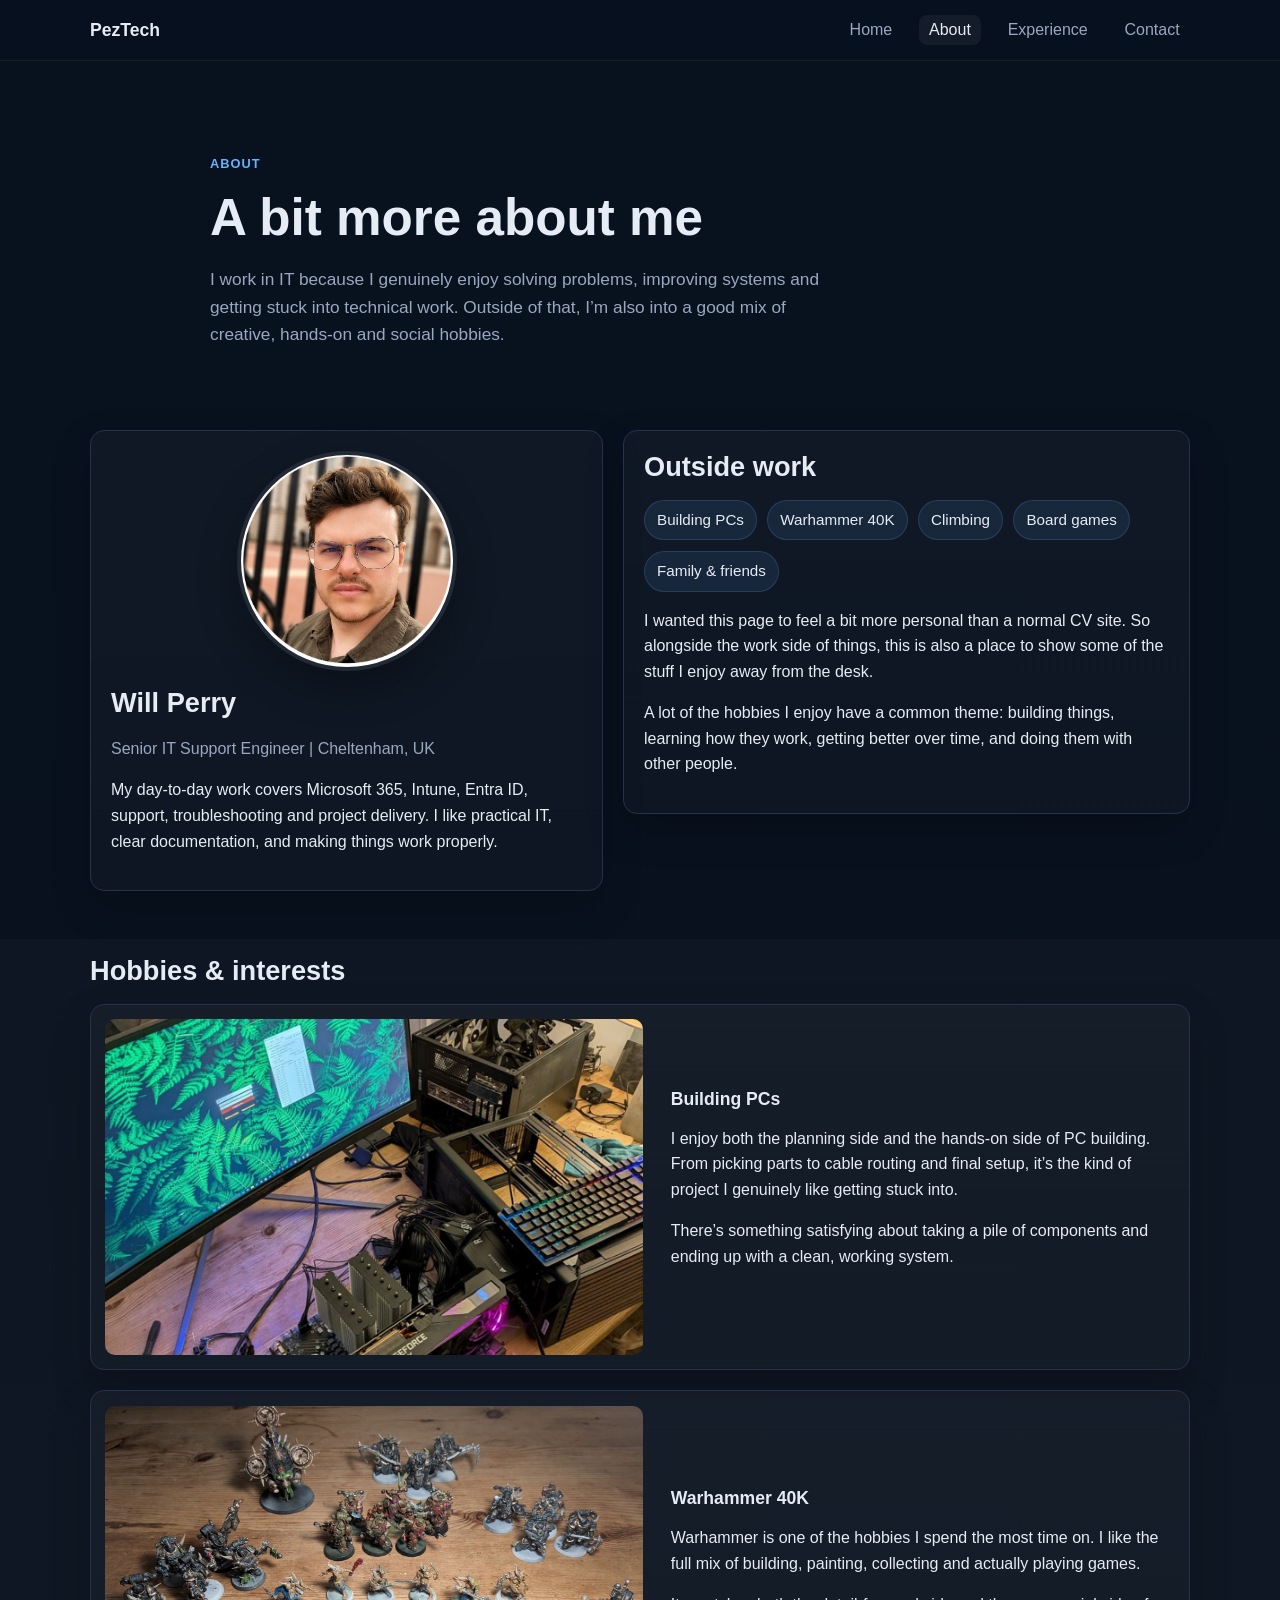
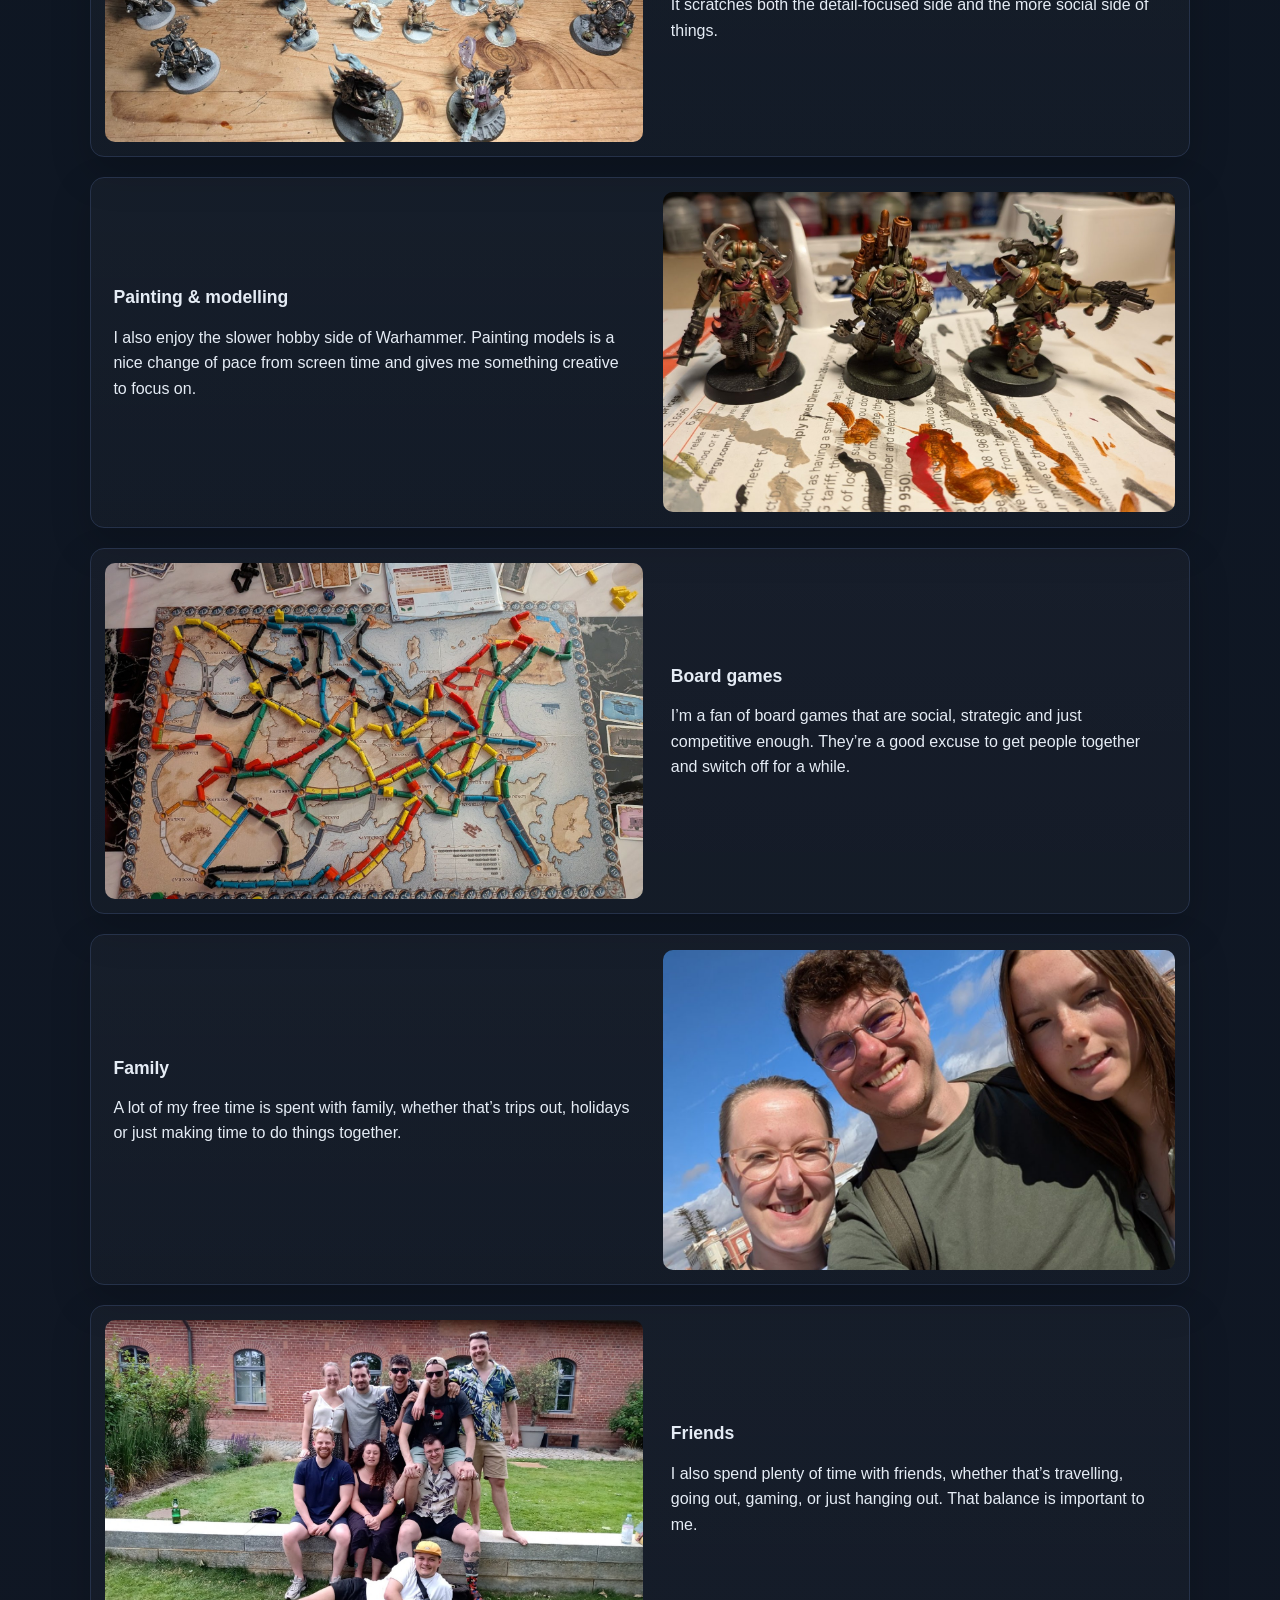
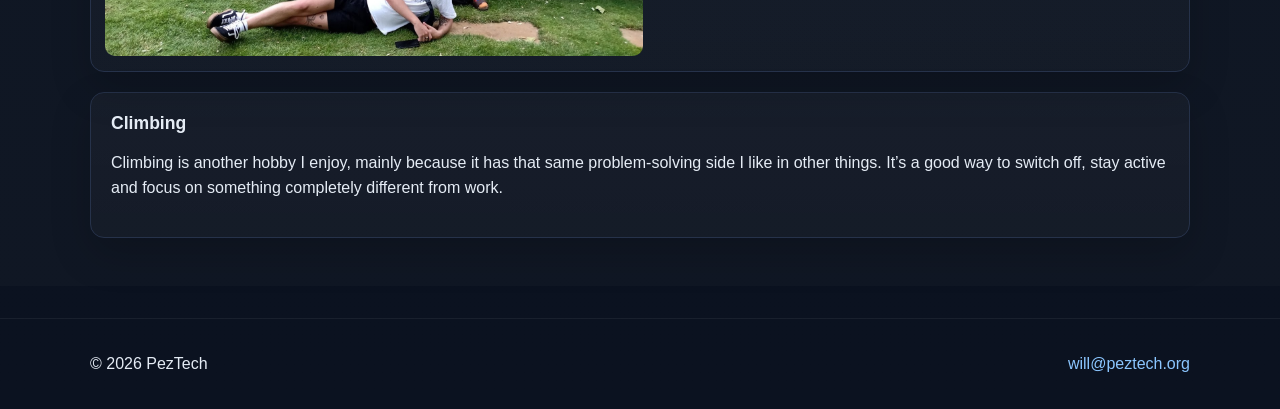
==== about.html @ ed93790b "Add files via upload" ====
<!DOCTYPE html>
<html lang="en">
<head>
  <meta charset="UTF-8" />
  <meta name="viewport" content="width=device-width, initial-scale=1.0" />
  <meta name="description" content="More about Will Perry at PezTech, including hobbies and interests outside work." />
  <title>PezTech | About</title>
  <link rel="stylesheet" href="styles.css" />
</head>
<body>
  <header class="site-header">
    <div class="container nav-wrap">
      <a class="brand" href="index.html">PezTech</a>
      <nav>
        <ul class="nav">
          <li><a href="index.html">Home</a></li>
          <li><a href="about.html" class="active">About</a></li>
          <li><a href="experience.html">Experience</a></li>
          <li><a href="contact.html">Contact</a></li>
        </ul>
      </nav>
    </div>
  </header>

  <main>
    <section class="page-header">
      <div class="container narrow">
        <p class="eyebrow">About</p>
        <h1>A bit more about me</h1>
        <p class="lead">
          I work in IT because I genuinely enjoy solving problems, improving systems and getting stuck into technical work.
          Outside of that, I’m also into a good mix of creative, hands-on and social hobbies.
        </p>
      </div>
    </section>

    <section class="section">
      <div class="container">
        <div class="grid about-layout">
          <div class="card">
            <img class="profile-photo profile-photo-large" src="profile.png" alt="Portrait of Will Perry" />
            <h2>Will Perry</h2>
            <p class="muted">Senior IT Support Engineer | Cheltenham, UK</p>
            <p>
              My day-to-day work covers Microsoft 365, Intune, Entra ID, support, troubleshooting and project delivery.
              I like practical IT, clear documentation, and making things work properly.
            </p>
          </div>

          <div class="card">
            <h2>Outside work</h2>
            <div class="hobby-list">
              <span class="tag">Building PCs</span>
              <span class="tag">Warhammer 40K</span>
              <span class="tag">Climbing</span>
              <span class="tag">Board games</span>
              <span class="tag">Family & friends</span>
            </div>
            <p>
              I wanted this page to feel a bit more personal than a normal CV site. So alongside the work side of things,
              this is also a place to show some of the stuff I enjoy away from the desk.
            </p>
            <p>
              A lot of the hobbies I enjoy have a common theme: building things, learning how they work,
              getting better over time, and doing them with other people.
            </p>
          </div>
        </div>
      </div>
    </section>

    <section class="section section-alt">
      <div class="container">
        <h2>Hobbies & interests</h2>
        <div class="grid feature-rows">
          <article class="card feature-row">
            <div class="feature-media">
              <img class="content-image feature-image" src="pc-build.jpg" alt="PC build in progress on a desk" />
            </div>
            <div class="feature-copy">
              <h3>Building PCs</h3>
              <p>
                I enjoy both the planning side and the hands-on side of PC building. From picking parts to cable routing
                and final setup, it’s the kind of project I genuinely like getting stuck into.
              </p>
              <p>
                There’s something satisfying about taking a pile of components and ending up with a clean, working system.
              </p>
            </div>
          </article>

          <article class="card feature-row">
            <div class="feature-media">
              <img class="content-image feature-image" src="deathguard-500pt.jpg" alt="Warhammer 40K army arranged on a table" />
            </div>
            <div class="feature-copy">
              <h3>Warhammer 40K</h3>
              <p>
                Warhammer is one of the hobbies I spend the most time on. I like the full mix of building, painting,
                collecting and actually playing games.
              </p>
              <p>
                It scratches both the detail-focused side and the more social side of things.
              </p>
            </div>
          </article>

          <article class="card feature-row feature-row-reverse">
            <div class="feature-media">
              <img class="content-image feature-image" src="plague-marines.jpg" alt="Painted Warhammer miniatures on a table" />
            </div>
            <div class="feature-copy">
              <h3>Painting & modelling</h3>
              <p>
                I also enjoy the slower hobby side of Warhammer. Painting models is a nice change of pace from screen time
                and gives me something creative to focus on.
              </p>
            </div>
          </article>

          <article class="card feature-row">
            <div class="feature-media">
              <img class="content-image feature-image" src="ticket-to-ride.jpg" alt="Board game set up on a table" />
            </div>
            <div class="feature-copy">
              <h3>Board games</h3>
              <p>
                I’m a fan of board games that are social, strategic and just competitive enough. They’re a good excuse
                to get people together and switch off for a while.
              </p>
            </div>
          </article>

          <article class="card feature-row feature-row-reverse">
            <div class="feature-media">
              <img class="content-image feature-image" src="family.jpg" alt="Photo with family outdoors on a sunny day" />
            </div>
            <div class="feature-copy">
              <h3>Family</h3>
              <p>
                A lot of my free time is spent with family, whether that’s trips out, holidays or just making time to do things together.
              </p>
            </div>
          </article>

          <article class="card feature-row">
            <div class="feature-media">
              <img class="content-image feature-image" src="friends.jpg" alt="Group photo with friends outdoors" />
            </div>
            <div class="feature-copy">
              <h3>Friends</h3>
              <p>
                I also spend plenty of time with friends, whether that’s travelling, going out, gaming, or just hanging out.
                That balance is important to me.
              </p>
            </div>
          </article>
        </div>

        <div class="card top-gap">
          <h3>Climbing</h3>
          <p>
            Climbing is another hobby I enjoy, mainly because it has that same problem-solving side I like in other things.
            It’s a good way to switch off, stay active and focus on something completely different from work.
          </p>
        </div>
      </div>
    </section>
  </main>

  <footer class="site-footer">
    <div class="container footer-wrap">
      <p>© <span id="year"></span> PezTech</p>
      <p><a href="mailto:will@peztech.org">will@peztech.org</a></p>
    </div>
  </footer>

  <script src="script.js"></script>
</body>
</html>
---- styles.css ----
:root {
  --bg: #0b1220;
  --panel: #121a2b;
  --panel-soft: #172136;
  --text: #e5ecf5;
  --muted: #99a8bf;
  --line: #26324a;
  --accent: #66b3ff;
  --accent-strong: #8bc6ff;
  --max: 1100px;
  --radius: 14px;
}

* { box-sizing: border-box; }
html { scroll-behavior: smooth; }
body {
  margin: 0;
  font-family: Inter, Segoe UI, Roboto, Arial, sans-serif;
  background: linear-gradient(180deg, #08111e 0%, #0b1220 100%);
  color: var(--text);
  line-height: 1.6;
}

a { color: var(--accent-strong); text-decoration: none; }
a:hover { text-decoration: underline; }

.container {
  width: min(100% - 2rem, var(--max));
  margin: 0 auto;
}
.narrow { width: min(100% - 2rem, 860px); }

.site-header {
  position: sticky;
  top: 0;
  z-index: 50;
  background: rgba(8, 17, 30, 0.9);
  backdrop-filter: blur(10px);
  border-bottom: 1px solid rgba(255,255,255,0.06);
}

.nav-wrap, .footer-wrap {
  display: flex;
  justify-content: space-between;
  align-items: center;
  gap: 1rem;
  padding: 1rem 0;
}

.brand {
  font-weight: 700;
  font-size: 1.1rem;
  color: var(--text);
}

.nav {
  list-style: none;
  display: flex;
  gap: 1rem;
  margin: 0;
  padding: 0;
}

.nav a {
  color: var(--muted);
  padding: 0.4rem 0.65rem;
  border-radius: 8px;
}

.nav a.active,
.nav a:hover {
  color: var(--text);
  background: rgba(255,255,255,0.05);
  text-decoration: none;
}

.hero, .page-header {
  padding: 5rem 0 3rem;
}

.hero-grid, .grid {
  display: grid;
  gap: 1.25rem;
}
.hero-grid { grid-template-columns: 1.6fr 1fr; align-items: start; }
.three-up { grid-template-columns: repeat(3, 1fr); }
.two-up { grid-template-columns: repeat(2, 1fr); }

.eyebrow {
  text-transform: uppercase;
  letter-spacing: 0.08em;
  color: var(--accent);
  font-size: 0.8rem;
  font-weight: 700;
}

h1, h2, h3 { line-height: 1.2; margin-top: 0; }
h1 { font-size: clamp(2.1rem, 4vw, 3.6rem); margin-bottom: 1rem; }
h2 { font-size: 1.7rem; margin-bottom: 1rem; }
h3 { font-size: 1.1rem; margin-bottom: 0.5rem; }

.lead {
  color: var(--muted);
  font-size: 1.08rem;
  max-width: 65ch;
}
.muted { color: var(--muted); }

.section { padding: 1rem 0 3rem; }
.section-alt { background: rgba(255,255,255,0.02); }

.card {
  background: linear-gradient(180deg, rgba(255,255,255,0.03), rgba(255,255,255,0.02));
  border: 1px solid var(--line);
  border-radius: var(--radius);
  padding: 1.25rem;
  box-shadow: 0 16px 40px rgba(0,0,0,0.18);
}

.button-row {
  display: flex;
  gap: 0.85rem;
  flex-wrap: wrap;
  margin-top: 1.5rem;
}

.button {
  display: inline-block;
  background: var(--accent);
  color: #06111f;
  font-weight: 700;
  padding: 0.85rem 1.1rem;
  border-radius: 10px;
}
.button:hover { text-decoration: none; filter: brightness(1.05); }
.button-secondary {
  background: transparent;
  color: var(--text);
  border: 1px solid var(--line);
}

.clean-list {
  margin: 0;
  padding-left: 1.2rem;
}

.timeline-item { margin-bottom: 1rem; }
.compact-grid .card p { margin-bottom: 0; }
.contact-card p { margin: 0.5rem 0; }

.site-footer {
  border-top: 1px solid rgba(255,255,255,0.06);
  margin-top: 2rem;
}

@media (max-width: 900px) {
  .hero-grid, .three-up, .two-up { grid-template-columns: 1fr; }
}

@media (max-width: 640px) {
  .nav-wrap, .footer-wrap {
    flex-direction: column;
    align-items: flex-start;
  }
  .nav {
    flex-wrap: wrap;
  }
  .hero, .page-header { padding-top: 3.5rem; }
}


.hero-with-banner {
  position: relative;
  overflow: hidden;
}

.hero-banner {
  position: absolute;
  inset: 0 0 auto 0;
  height: 420px;
  opacity: 0.26;
  pointer-events: none;
}

.hero-banner img {
  width: 100%;
  height: 100%;
  object-fit: cover;
}

.hero-grid-personal {
  position: relative;
  z-index: 1;
}

.profile-card {
  text-align: center;
}

.profile-photo {
  width: 180px;
  height: 180px;
  border-radius: 50%;
  object-fit: cover;
  display: block;
  margin: 0 auto 1rem;
  border: 4px solid rgba(255,255,255,0.08);
  box-shadow: 0 18px 40px rgba(0,0,0,0.28);
}

.profile-photo-large {
  width: 220px;
  height: 220px;
}

.about-layout {
  grid-template-columns: 0.95fr 1.05fr;
  align-items: start;
}

.hobby-grid {
  grid-template-columns: repeat(3, 1fr);
}

.hobby-list {
  display: flex;
  flex-wrap: wrap;
  gap: 0.65rem;
  margin-bottom: 1rem;
}

.tag {
  display: inline-flex;
  align-items: center;
  padding: 0.45rem 0.75rem;
  border-radius: 999px;
  background: rgba(102,179,255,0.1);
  color: var(--text);
  border: 1px solid rgba(102,179,255,0.18);
  font-size: 0.95rem;
}

.image-card {
  padding: 0.75rem;
}

.content-image {
  width: 100%;
  height: auto;
  display: block;
  border-radius: calc(var(--radius) - 4px);
}

@media (max-width: 900px) {
  .about-layout, .hobby-grid { grid-template-columns: 1fr; }
  .hero-banner { height: 320px; }
}



.hobby-preview-grid {
  grid-template-columns: repeat(3, 1fr);
}

.hobby-preview {
  padding: 0.9rem;
}

.hobby-thumb {
  aspect-ratio: 16 / 10;
  object-fit: cover;
  margin-bottom: 1rem;
}

.top-gap {
  margin-top: 1.25rem;
}

.feature-rows {
  grid-template-columns: 1fr;
}

.feature-row {
  display: grid;
  grid-template-columns: 1.05fr 1fr;
  gap: 1.25rem;
  align-items: center;
  padding: 0.9rem;
}

.feature-row-reverse .feature-media {
  order: 2;
}

.feature-row-reverse .feature-copy {
  order: 1;
}

.feature-media {
  min-width: 0;
}

.feature-image {
  width: 100%;
  aspect-ratio: 16 / 10;
  object-fit: cover;
  border-radius: calc(var(--radius) - 4px);
}

.feature-copy {
  padding: 0.5rem;
}

@media (max-width: 900px) {
  .hobby-preview-grid { grid-template-columns: 1fr; }
  .feature-row { grid-template-columns: 1fr; }
  .feature-row-reverse .feature-media,
  .feature-row-reverse .feature-copy {
    order: initial;
  }
}
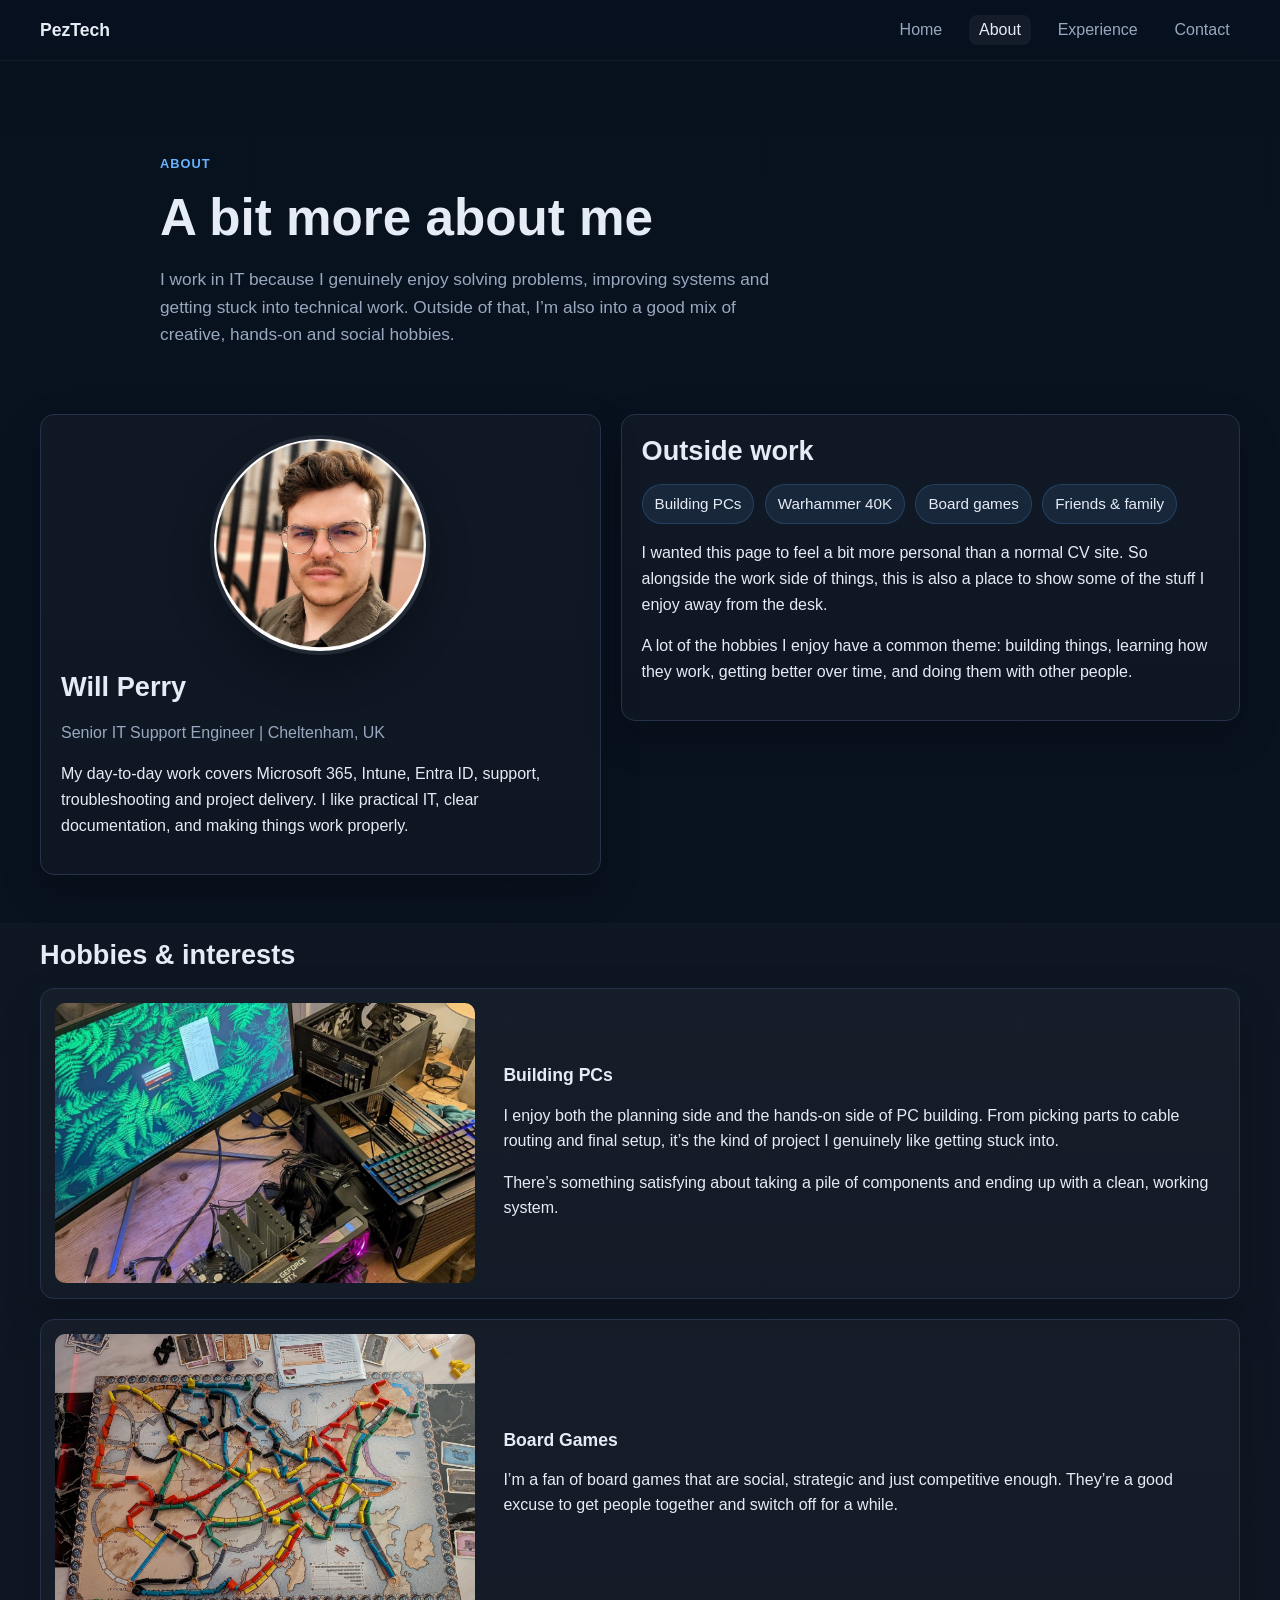
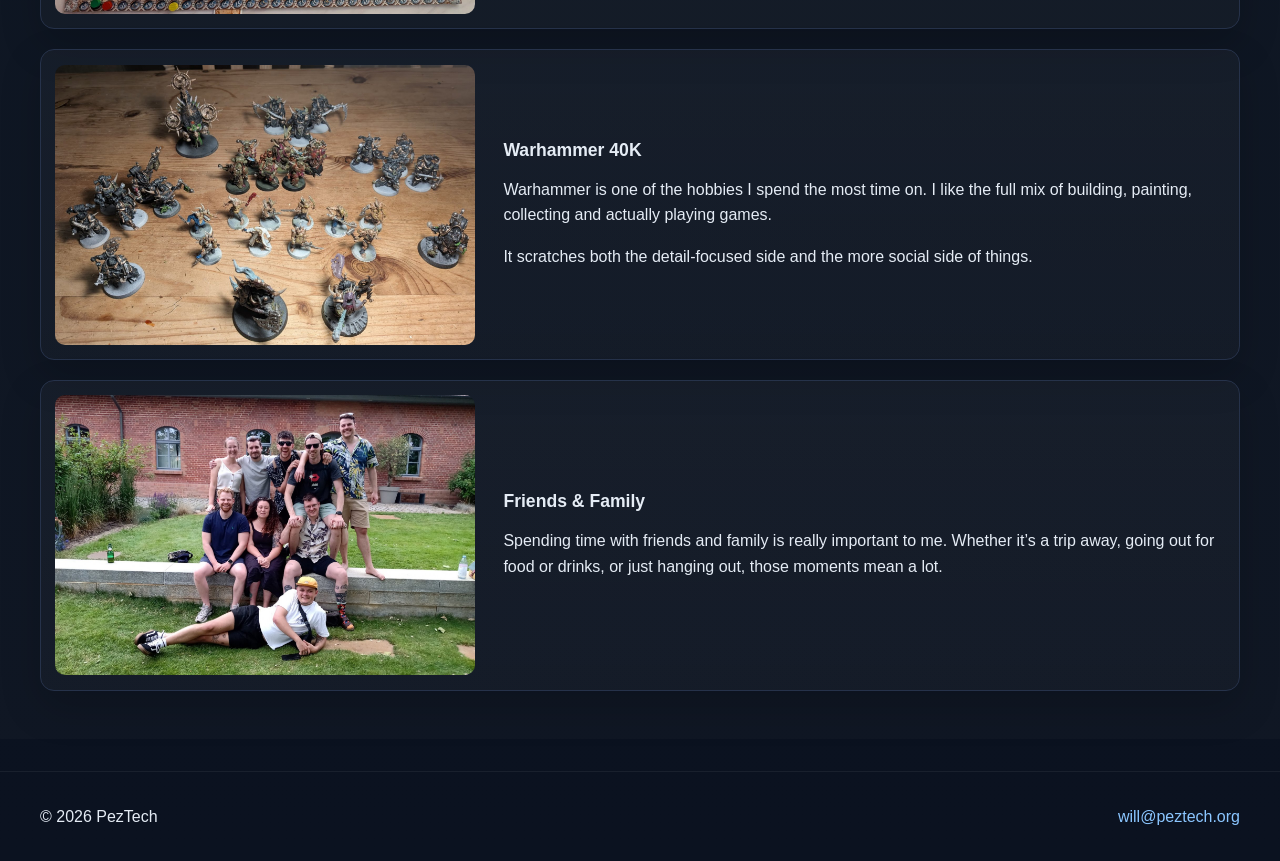
==== commit 328ebbc0: "Add files via upload" ====
--- a/about.html
+++ b/about.html
@@ -52,9 +52,8 @@
             <div class="hobby-list">
               <span class="tag">Building PCs</span>
               <span class="tag">Warhammer 40K</span>
-              <span class="tag">Climbing</span>
               <span class="tag">Board games</span>
-              <span class="tag">Family & friends</span>
+              <span class="tag">Friends & family</span>
             </div>
             <p>
               I wanted this page to feel a bit more personal than a normal CV site. So alongside the work side of things,
@@ -91,6 +90,19 @@
 
           <article class="card feature-row">
             <div class="feature-media">
+              <img class="content-image feature-image" src="ticket-to-ride.jpg" alt="Board game set up on a table" />
+            </div>
+            <div class="feature-copy">
+              <h3>Board Games</h3>
+              <p>
+                I’m a fan of board games that are social, strategic and just competitive enough. They’re a good excuse
+                to get people together and switch off for a while.
+              </p>
+            </div>
+          </article>
+
+          <article class="card feature-row">
+            <div class="feature-media">
               <img class="content-image feature-image" src="deathguard-500pt.jpg" alt="Warhammer 40K army arranged on a table" />
             </div>
             <div class="feature-copy">
@@ -105,64 +117,18 @@
             </div>
           </article>
 
-          <article class="card feature-row feature-row-reverse">
-            <div class="feature-media">
-              <img class="content-image feature-image" src="plague-marines.jpg" alt="Painted Warhammer miniatures on a table" />
-            </div>
-            <div class="feature-copy">
-              <h3>Painting & modelling</h3>
-              <p>
-                I also enjoy the slower hobby side of Warhammer. Painting models is a nice change of pace from screen time
-                and gives me something creative to focus on.
-              </p>
-            </div>
-          </article>
-
-          <article class="card feature-row">
-            <div class="feature-media">
-              <img class="content-image feature-image" src="ticket-to-ride.jpg" alt="Board game set up on a table" />
-            </div>
-            <div class="feature-copy">
-              <h3>Board games</h3>
-              <p>
-                I’m a fan of board games that are social, strategic and just competitive enough. They’re a good excuse
-                to get people together and switch off for a while.
-              </p>
-            </div>
-          </article>
-
-          <article class="card feature-row feature-row-reverse">
-            <div class="feature-media">
-              <img class="content-image feature-image" src="family.jpg" alt="Photo with family outdoors on a sunny day" />
-            </div>
-            <div class="feature-copy">
-              <h3>Family</h3>
-              <p>
-                A lot of my free time is spent with family, whether that’s trips out, holidays or just making time to do things together.
-              </p>
-            </div>
-          </article>
-
           <article class="card feature-row">
             <div class="feature-media">
               <img class="content-image feature-image" src="friends.jpg" alt="Group photo with friends outdoors" />
             </div>
             <div class="feature-copy">
-              <h3>Friends</h3>
+              <h3>Friends &amp; Family</h3>
               <p>
-                I also spend plenty of time with friends, whether that’s travelling, going out, gaming, or just hanging out.
-                That balance is important to me.
+                Spending time with friends and family is really important to me. Whether it’s a trip away,
+                going out for food or drinks, or just hanging out, those moments mean a lot.
               </p>
             </div>
           </article>
-        </div>
-
-        <div class="card top-gap">
-          <h3>Climbing</h3>
-          <p>
-            Climbing is another hobby I enjoy, mainly because it has that same problem-solving side I like in other things.
-            It’s a good way to switch off, stay active and focus on something completely different from work.
-          </p>
         </div>
       </div>
     </section>
--- a/styles.css
+++ b/styles.css
@@ -319,3 +319,59 @@
     order: initial;
   }
 }
+
+
+/* Layout fixes */
+.container { width: min(100% - 2rem, 1200px); }
+.narrow { width: min(100% - 2rem, 960px); }
+
+.hero-grid {
+  grid-template-columns: minmax(0, 1.25fr) minmax(320px, 420px);
+  align-items: center;
+}
+
+.profile-card {
+  max-width: 420px;
+  justify-self: end;
+}
+
+.feature-rows {
+  gap: 1.25rem;
+}
+
+.feature-row {
+  grid-template-columns: minmax(280px, 420px) minmax(0, 1fr);
+}
+
+.feature-image {
+  width: 100%;
+  height: 280px;
+  object-fit: cover;
+}
+
+.feature-copy p:last-child {
+  margin-bottom: 0;
+}
+
+.page-header {
+  padding-bottom: 2rem;
+}
+
+@media (max-width: 900px) {
+  .hero-grid {
+    grid-template-columns: 1fr;
+  }
+
+  .profile-card {
+    max-width: none;
+    justify-self: stretch;
+  }
+
+  .feature-row {
+    grid-template-columns: 1fr;
+  }
+
+  .feature-image {
+    height: 220px;
+  }
+}
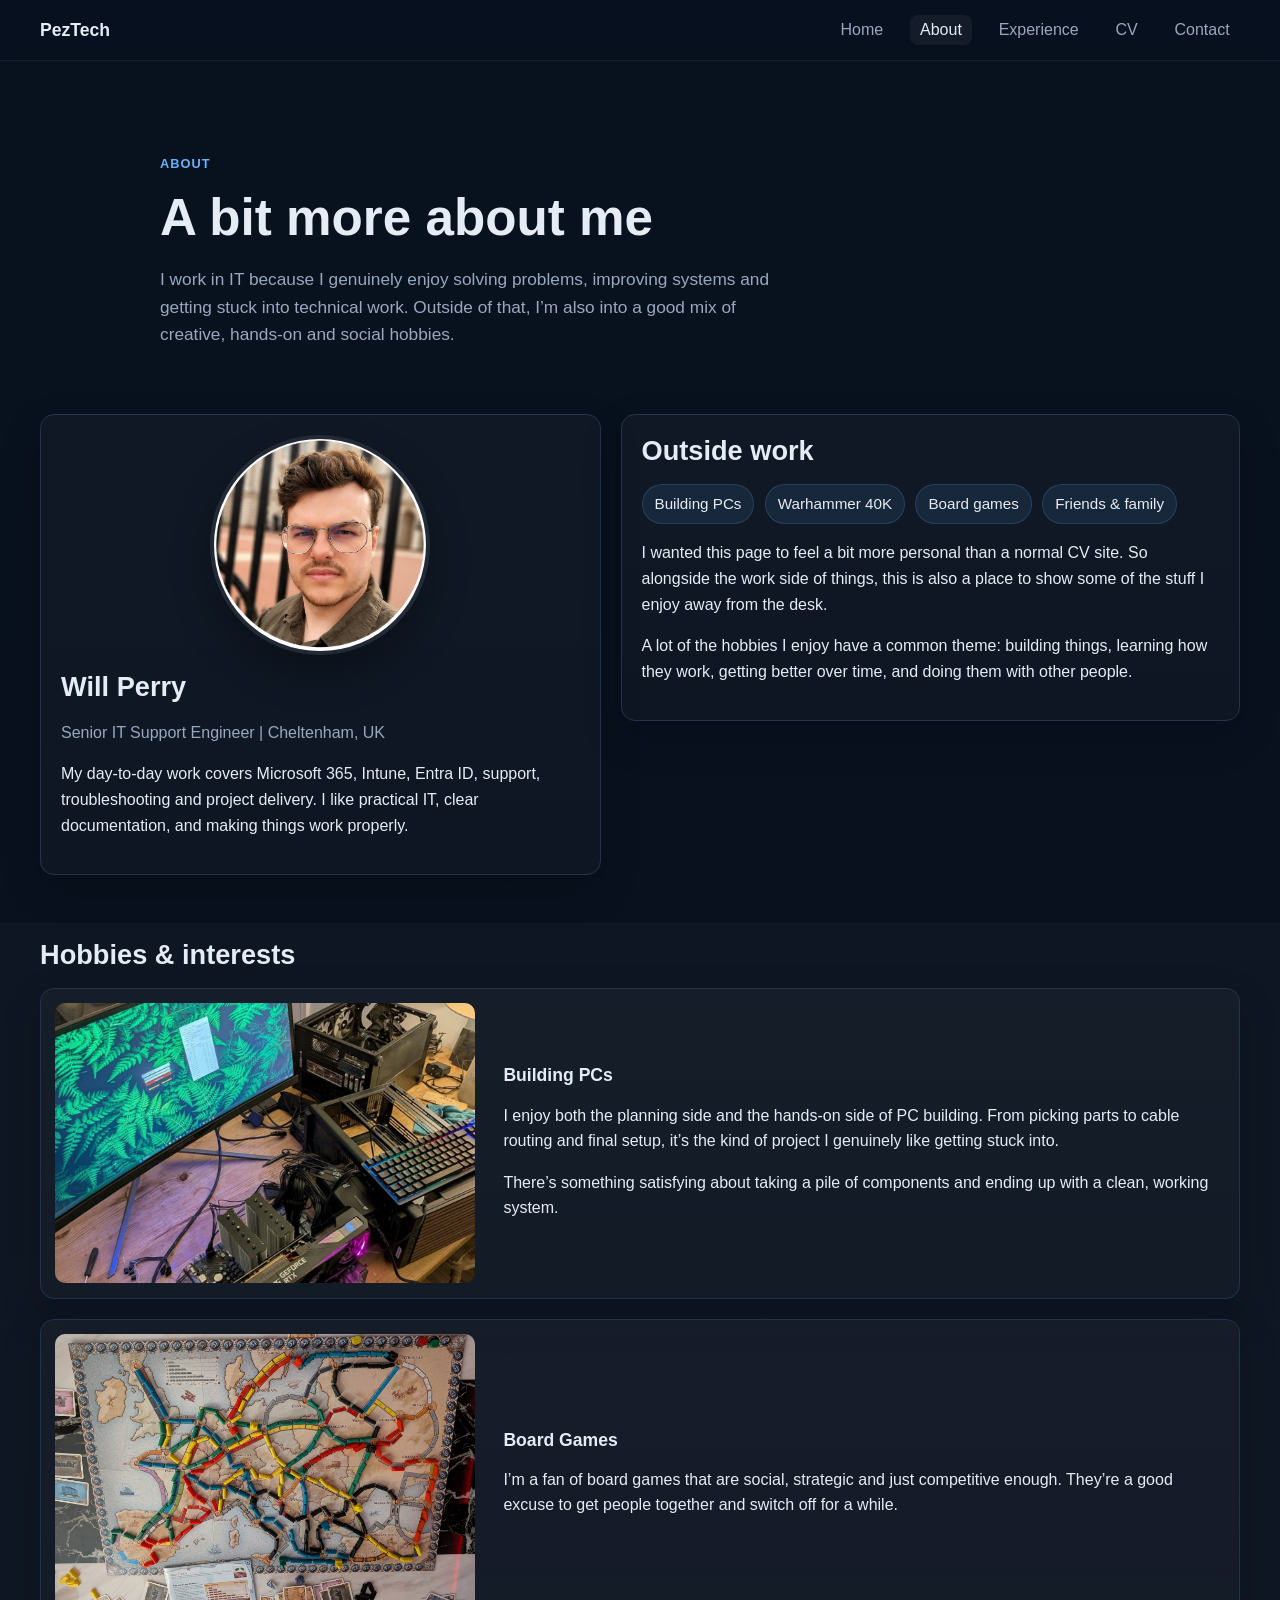
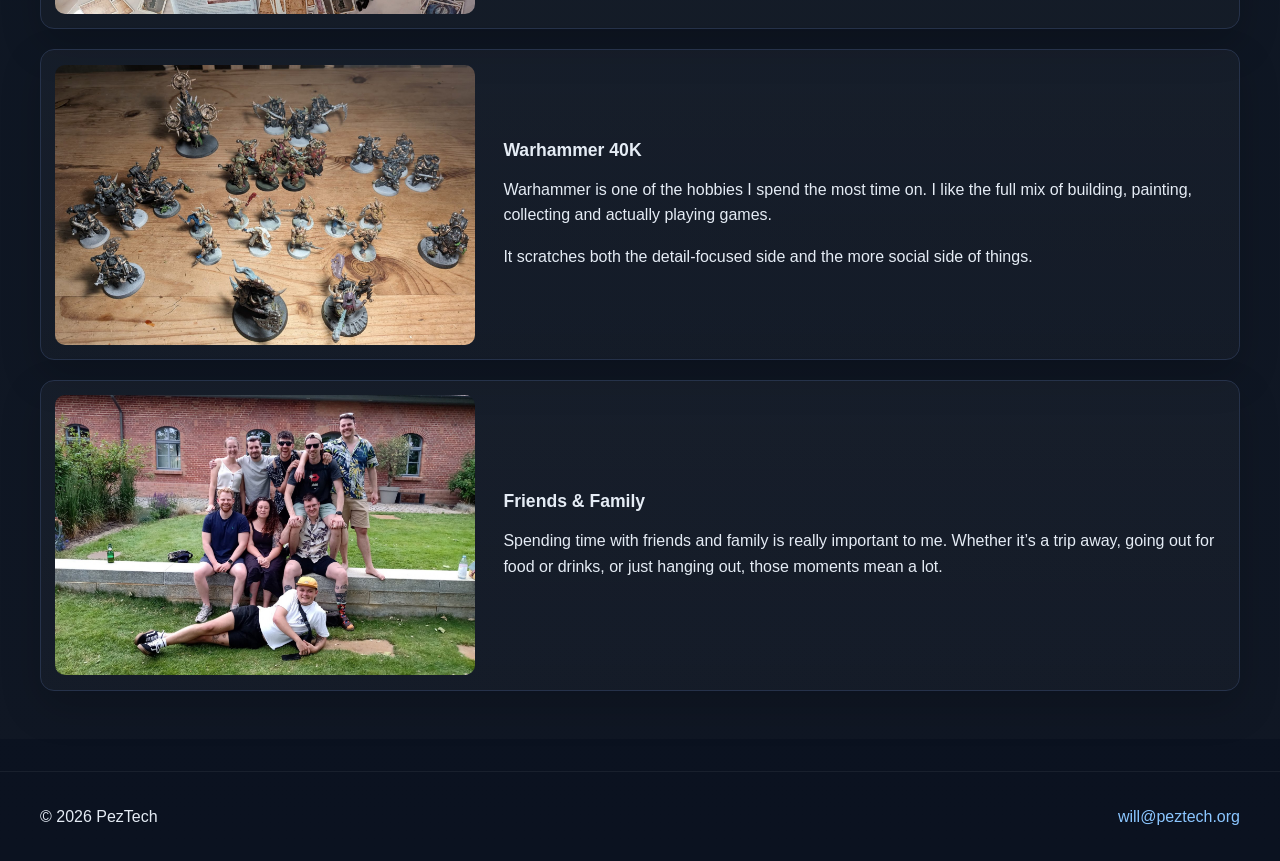
==== commit 46af2dbc: "Update about.html added cv" ====
--- a/about.html
+++ b/about.html
@@ -16,6 +16,7 @@
           <li><a href="index.html">Home</a></li>
           <li><a href="about.html" class="active">About</a></li>
           <li><a href="experience.html">Experience</a></li>
+          <li><a href="cv.html">CV</a></li>
           <li><a href="contact.html">Contact</a></li>
         </ul>
       </nav>
